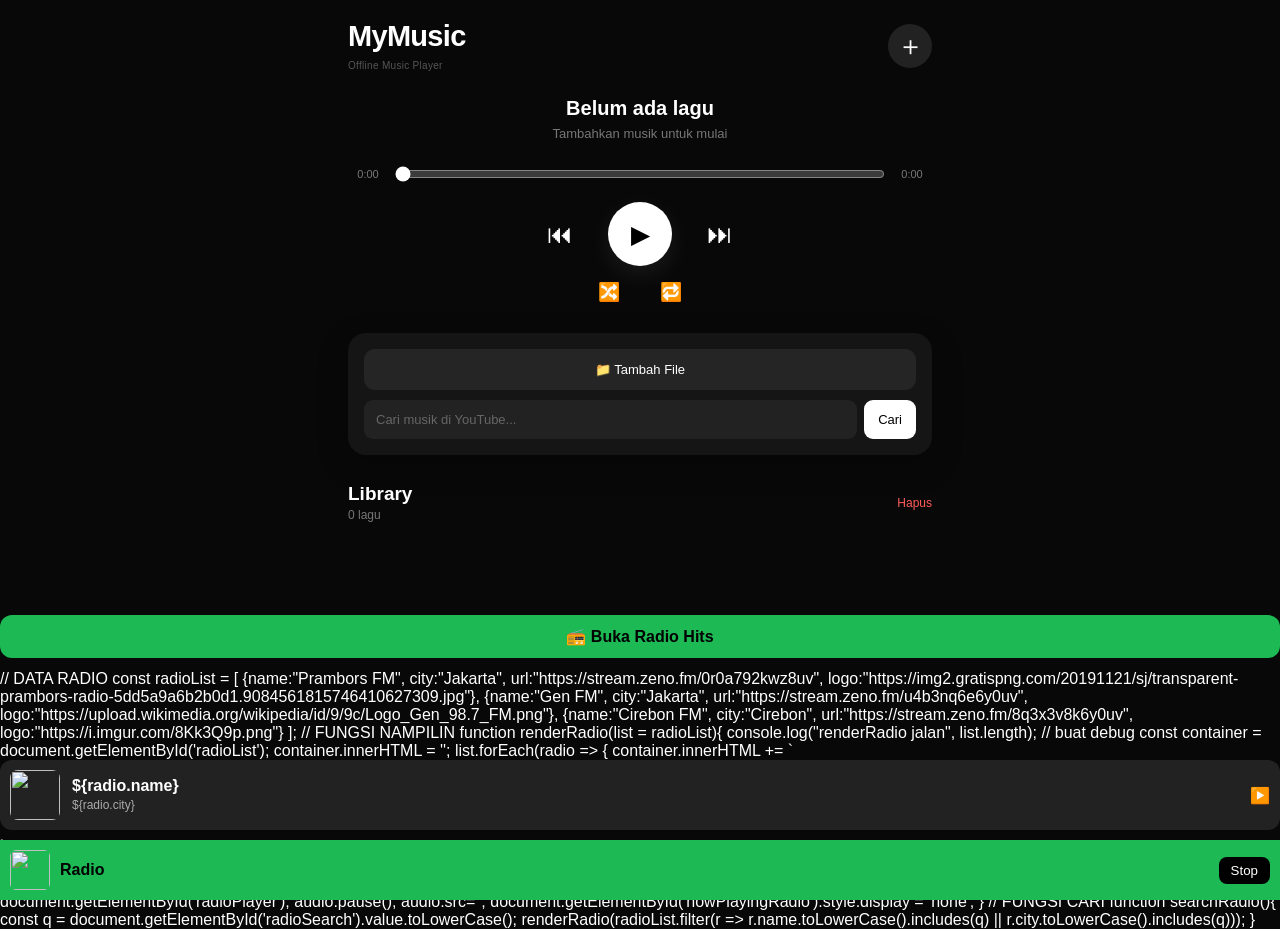
==== index.html @ 1fc5059d "Remove inline script for radio button Removed inline script for opening radio." ====
<!DOCTYPE html>
<html lang="id">
<head>
<meta charset="UTF-8">
<meta name="viewport" content="width=device-width,initial-scale=1,maximum-scale=1">
<meta name="theme-color" content="#080808">
<meta name="apple-mobile-web-app-capable" content="yes">
<meta name="apple-mobile-web-app-status-bar-style" content="black-translucent">
<meta name="apple-mobile-web-app-title" content="MyMusic">
<link rel="manifest" href="manifest.json">
<link rel="apple-touch-icon" href="icon-192.png">
<link rel="stylesheet" href="style.css">
<title>MyMusic</title>
</head>

<body>

<div class="app">

<header>
  <div>
    <h1>MyMusic</h1>
    <p id="status">Offline Music Player</p>
  </div>
  <button id="addBtn">＋</button>
</header>

<section class="player">

  <div class="cover" id="cover">♪</div>

  <h2 id="title">Belum ada lagu</h2>
  <p id="artist">Tambahkan musik untuk mulai</p>

  <div class="progress">
    <span id="cur">0:00</span>
    <input id="bar" type="range" min="0" max="100" value="0">
    <span id="dur">0:00</span>
  </div>

  <div class="controls">
    <button id="prev">⏮</button>
    <button id="play">▶</button>
    <button id="next">⏭</button>
  </div>

  <div class="sub">
    <button id="shuffle">🔀</button>
    <button id="repeat">🔁</button>
  </div>

</section>

<section id="panel">

  <label class="file">
    📁 Tambah File
    <input id="files" type="file"
      accept="audio/*,video/mp4,.mp3,.wav,.m4a,.aac"
      multiple>
  </label>

  <div class="search">
    <input id="query" placeholder="Cari musik di YouTube...">
    <button id="searchBtn">Cari</button>
  </div>

  <div id="results"></div>

</section>

<section class="library">

  <div class="libhead">
    <div>
      <h3>Library</h3>
      <small id="count">0 lagu</small>
    </div>
    <button id="clear">Hapus</button>
  </div>

  <div id="playlist"></div>

</section>

<audio id="audio" playsinline preload="metadata"></audio>
<div id="youtubePlayer"></div>

</div>

<script src="https://www.youtube.com/iframe_api"></script>
<script src="script.js"></script>
    

    <!-- TOMBOL BUKA RADIO -->
<button onclick="document.getElementById('radioBox').style.display='block'; renderRadio()" 
  style="width:100%; padding:12px; margin:12px 0; background:#1DB954; color:#000; border:none; border-radius:12px; font-weight:700; font-size:16px;">
  📻 Buka Radio Hits
</button>

<!-- KOTAK RADIO -->
<div id="radioBox" style="display:none; background:#111; padding:12px; border-radius:16px; margin:12px 0;">
  <input id="radioSearch" oninput="searchRadio()" placeholder="Cari radio..." 
    style="width:100%; padding:10px; border-radius:8px; border:none; margin-bottom:10px; background:#222; color:#fff;">
  <div id="radioList"></div> <!-- INI YANG KURANG TADI -->
  <button onclick="document.getElementById('radioBox').style.display='none'" 
    style="width:100%; margin-top:10px; padding:8px; background:#333; color:#fff; border:none; border-radius:8px;">Tutup</button>
</div>

<!-- BAR NOW PLAYING -->
<div id="nowPlayingRadio" style="display:none; position:fixed; bottom:0; left:0; right:0; background:#1DB954; color:#000; padding:10px; display:flex; align-items:center; gap:10px;">
  <img id="radioLogo" src="" style="width:40px; height:40px; border-radius:6px;">
  <b id="radioName">Radio</b>
  <button onclick="stopRadio()" style="margin-left:auto; background:#000; color:#fff; border:none; padding:6px 12px; border-radius:8px;">Stop</button>
</div>

<!-- AUDIO KHUSUS RADIO -->
<audio id="radioPlayer"></audio>
// DATA RADIO
const radioList = [
  {name:"Prambors FM", city:"Jakarta", url:"https://stream.zeno.fm/0r0a792kwz8uv", logo:"https://img2.gratispng.com/20191121/sj/transparent-prambors-radio-5dd5a9a6b2b0d1.9084561815746410627309.jpg"},
  {name:"Gen FM", city:"Jakarta", url:"https://stream.zeno.fm/u4b3nq6e6y0uv", logo:"https://upload.wikimedia.org/wikipedia/id/9/9c/Logo_Gen_98.7_FM.png"},
  {name:"Cirebon FM", city:"Cirebon", url:"https://stream.zeno.fm/8q3x3v8k6y0uv", logo:"https://i.imgur.com/8Kk3Q9p.png"}
];

// FUNGSI NAMPILIN
function renderRadio(list = radioList){
  console.log("renderRadio jalan", list.length); // buat debug
  const container = document.getElementById('radioList');
  container.innerHTML = '';
  list.forEach(radio => {
    container.innerHTML += `<div onclick="playRadio('${radio.name}', '${radio.url}', '${radio.logo}')" style="display:flex; align-items:center; gap:12px; padding:10px; background:#222; border-radius:12px; cursor:pointer; color:#fff; margin-bottom:8px;">
  <img src="${radio.logo}" style="width:50px; height:50px; border-radius:8px;">
  <div><b>${radio.name}</b><br><small style="color:#aaa;">${radio.city}</small></div>
  <span style="margin-left:auto;">▶️</span>
</div>`;
  });
}

    
// FUNGSI PLAY
function playRadio(name, url, logo){
  const audio = document.getElementById('radioPlayer');
  audio.src = url; 
  audio.play().then(()=>{
    document.getElementById('nowPlayingRadio').style.display = 'flex';
    document.getElementById('radioName').innerText = "🔴 LIVE: " + name;
    document.getElementById('radioLogo').src = logo;
  }).catch(err => alert("Gagal play: " + err));
}

// FUNGSI STOP
function stopRadio(){
  const audio = document.getElementById('radioPlayer');
  audio.pause(); audio.src='';
  document.getElementById('nowPlayingRadio').style.display = 'none';
}

// FUNGSI CARI
function searchRadio(){
  const q = document.getElementById('radioSearch').value.toLowerCase();
  renderRadio(radioList.filter(r => r.name.toLowerCase().includes(q) || r.city.toLowerCase().includes(q)));
}
</script>

  
</body>
</html>
---- style.css ----
/* =========================================================
   MYMUSIC — PREMIUM UI
   Cocok dengan APP.JS Vinyl + Visualizer
========================================================= */

*{
    box-sizing:border-box;
    margin:0;
    padding:0;
    font-family:-apple-system,BlinkMacSystemFont,
    "SF Pro Display",sans-serif;
}

body{
    background:#080808;
    color:#fff;
    min-height:100vh;
}

button{
    border:0;
    background:none;
    color:#fff;
    cursor:pointer;
    -webkit-tap-highlight-color:transparent;
}

button:active{
    transform:scale(.94);
}

.app{
    max-width:620px;
    margin:auto;
    padding:20px 18px 70px;
}


/* =========================================================
   HEADER
========================================================= */

header,
.libhead{
    display:flex;
    justify-content:space-between;
    align-items:center;
}

header{
    margin-bottom:25px;
}

header h1{
    font-size:29px;
    font-weight:700;
    letter-spacing:-.7px;
}

header p,
small{
    color:#777;
    font-size:12px;
}

header button{
    width:44px;
    height:44px;
    border-radius:50%;
    background:#222;
    font-size:27px;
}


/* =========================================================
   PLAYER
========================================================= */

.player{
    text-align:center;
}


/*
   Cover lama disembunyikan.
   Vinyl menjadi artwork utama.
*/

.player > .cover{
    display:none;
}


/* =========================================================
   VINYL WRAPPER
========================================================= */

#vinylWrap{
    position:relative;

    width:100%;

    display:flex;
    justify-content:center;
    align-items:center;

    margin:2px auto 14px;
}


/* =========================================================
   VINYL
========================================================= */

.vinyl{
    position:relative;

    width:min(76vw,310px);
    aspect-ratio:1 / 1;

    border-radius:50%;

    background:
        radial-gradient(
            circle at 50% 50%,
            #050505 0 9%,
            #111 9.5% 10%,
            #050505 10.5% 100%
        );

    box-shadow:
        0 25px 55px rgba(0,0,0,.78),
        0 8px 22px rgba(0,0,0,.5),
        inset 0 0 35px rgba(255,255,255,.025);

    overflow:hidden;

    animation:
        vinylRotate 9s linear infinite;

    animation-play-state:paused;

    transform:translateZ(0);

    will-change:transform;
}

.vinyl.playing{
    animation-play-state:running;
}


@keyframes vinylRotate{

    from{
        transform:rotate(0deg);
    }

    to{
        transform:rotate(360deg);
    }

}


/* =========================================================
   VINYL GROOVES
========================================================= */

.vinyl::before{
    content:"";

    position:absolute;
    inset:2%;

    border-radius:50%;

    background:
        repeating-radial-gradient(
            circle at center,

            rgba(255,255,255,.035) 0px,
            rgba(255,255,255,.035) 1px,

            transparent 2px,
            transparent 5px
        );

    opacity:.8;

    pointer-events:none;

    z-index:2;
}


/* =========================================================
   VINYL LIGHT REFLECTION
========================================================= */

.vinyl::after{
    content:"";

    position:absolute;

    inset:-10%;

    border-radius:50%;

    background:
        conic-gradient(
            from 210deg,

            transparent 0deg,

            rgba(255,255,255,.12) 35deg,

            transparent 65deg,

            transparent 170deg,

            rgba(255,255,255,.035) 220deg,

            transparent 255deg
        );

    mix-blend-mode:screen;

    pointer-events:none;

    z-index:5;
}


/* =========================================================
   ALBUM ART DI TENGAH VINYL
========================================================= */

#vinylCenter{
    position:absolute;

    width:38%;
    aspect-ratio:1 / 1;

    left:50%;
    top:50%;

    transform:translate(-50%,-50%);

    border-radius:50%;

    overflow:hidden;

    background:
        radial-gradient(
            circle,
            #242424 0 8%,
            #111 9% 100%
        );

    border:3px solid #090909;

    box-shadow:
        0 5px 18px rgba(0,0,0,.8),
        inset 0 0 12px rgba(255,255,255,.08);

    display:flex;

    align-items:center;
    justify-content:center;

    color:#666;

    font-size:28px;

    z-index:6;
}


#vinylCenter img{
    width:100%;
    height:100%;

    object-fit:cover;

    display:block;
}


/* =========================================================
   CENTER HOLE
========================================================= */

#vinylCenter::after{
    content:"";

    position:absolute;

    width:8px;
    height:8px;

    left:50%;
    top:50%;

    transform:translate(-50%,-50%);

    border-radius:50%;

    background:#080808;

    border:1px solid rgba(255,255,255,.25);

    box-shadow:
        0 0 4px rgba(0,0,0,.9);

    z-index:10;
}


/* =========================================================
   VISUALIZER
========================================================= */

#viz{
    width:100%;
    height:48px;

    display:block;

    margin:2px auto 18px;

    border-radius:12px;

    background:
        linear-gradient(
            180deg,
            rgba(255,255,255,.025),
            rgba(255,255,255,.01)
        );

    box-shadow:
        inset 0 0 18px rgba(0,0,0,.55);
}


/* =========================================================
   TITLE / ARTIST
========================================================= */

#title{
    font-size:20px;
    font-weight:700;

    line-height:1.25;

    overflow:hidden;
    text-overflow:ellipsis;
    white-space:nowrap;

    padding:0 10px;
}

#artist{
    color:#777;

    margin-top:5px;

    font-size:13px;

    overflow:hidden;
    text-overflow:ellipsis;
    white-space:nowrap;

    padding:0 15px;
}


/* =========================================================
   STATUS
========================================================= */

#status{
    display:block;

    margin-top:7px;

    color:#555;

    font-size:10px;

    letter-spacing:.3px;
}


/* =========================================================
   PROGRESS
========================================================= */

.progress{
    display:grid;

    grid-template-columns:40px 1fr 40px;

    gap:7px;

    align-items:center;

    margin-top:25px;
}

.progress span{
    font-size:11px;
    color:#777;
}

input[type=range]{
    width:100%;

    accent-color:white;

    cursor:pointer;
}


/* =========================================================
   PLAYER CONTROLS
========================================================= */

.controls{
    display:flex;

    justify-content:center;
    align-items:center;

    gap:35px;

    margin-top:20px;
}

.controls button{
    font-size:26px;

    transition:
        transform .15s ease,
        opacity .15s ease;
}

.controls button:active{
    transform:scale(.86);
}

#play{
    width:64px;
    height:64px;

    border-radius:50%;

    background:#fff;

    color:#000;

    font-size:25px;

    box-shadow:
        0 8px 25px rgba(255,255,255,.08);
}


/* =========================================================
   SECONDARY CONTROLS
========================================================= */

.sub{
    display:flex;

    justify-content:center;

    gap:40px;

    margin-top:15px;
}

.sub button{
    color:#777;

    font-size:18px;

    transition:
        color .2s ease,
        transform .15s ease;
}

.sub .on{
    color:#fff;
}


/* =========================================================
   ADD / SEARCH PANEL
========================================================= */

#panel{
    margin-top:30px;

    padding:16px;

    background:#151515;

    border-radius:18px;

    box-shadow:
        0 10px 30px rgba(0,0,0,.25);
}


/* =========================================================
   FILE BUTTON
========================================================= */

.file{
    display:block;

    text-align:center;

    background:#252525;

    padding:13px;

    border-radius:11px;

    cursor:pointer;

    font-size:13px;

    transition:
        background .2s ease,
        transform .15s ease;
}

.file:active{
    transform:scale(.98);
}

.file input{
    display:none;
}


/* =========================================================
   SEARCH
========================================================= */

.search{
    display:flex;

    gap:7px;

    margin-top:10px;
}

.search input{
    flex:1;

    min-width:0;

    background:#222;

    color:#fff;

    border:0;

    outline:0;

    padding:12px;

    border-radius:9px;

    font-size:13px;
}

.search input::placeholder{
    color:#666;
}

.search button{
    background:#fff;

    color:#000;

    padding:0 14px;

    border-radius:9px;

    font-size:13px;
}


/* =========================================================
   YOUTUBE RESULTS
========================================================= */

.result-head{
    display:flex;

    justify-content:space-between;

    align-items:center;

    padding:8px 0 12px;

    color:#aaa;

    font-size:13px;
}

.result-head button{
    width:30px;
    height:30px;

    border-radius:50%;

    background:#252525;

    color:#aaa;

    font-size:14px;
}

.result-head button:active{
    transform:scale(.9);
}


.result{
    display:flex;

    gap:10px;

    padding:10px 0;

    border-bottom:1px solid #292929;
}

.result img{
    width:110px;
    height:62px;

    object-fit:cover;

    border-radius:7px;

    flex-shrink:0;
}

.ri{
    min-width:0;

    flex:1;
}

.ri b{
    font-size:13px;

    display:block;

    overflow:hidden;

    text-overflow:ellipsis;

    white-space:nowrap;
}

.ri small{
    display:block;

    margin-top:4px;

    overflow:hidden;

    text-overflow:ellipsis;

    white-space:nowrap;
}

.ri button{
    background:#252525;

    padding:5px 8px;

    border-radius:7px;

    font-size:10px;

    margin-top:6px;
}

.ri .p{
    background:#fff;

    color:#000;
}


/* =========================================================
   LIBRARY
========================================================= */

.library{
    margin-top:28px;
}

.libhead{
    margin-bottom:10px;
}

.libhead h3{
    font-size:19px;
}

#clear{
    color:#ff5b5b;

    font-size:12px;
}


/* =========================================================
   SONG ITEM
========================================================= */

.song{
    display:flex;

    align-items:center;

    gap:10px;

    padding:10px 4px;

    border-bottom:1px solid #1c1c1c;

    transition:
        background .2s ease;
}

.song.current{
    background:#171717;

    border-radius:9px;
}


/* =========================================================
   SONG THUMBNAIL
========================================================= */

.sc{
    width:50px;
    height:50px;

    flex-shrink:0;

    border-radius:10px;

    background:#222;

    display:flex;

    align-items:center;
    justify-content:center;

    overflow:hidden;

    font-size:22px;

    color:#777;
}

.sc img{
    width:100%;
    height:100%;

    object-fit:cover;
}


/* =========================================================
   SONG INFO
========================================================= */

.si{
    flex:1;

    min-width:0;
}

.si b{
    display:block;

    font-size:14px;

    white-space:nowrap;

    overflow:hidden;

    text-overflow:ellipsis;
}

.si small{
    display:block;

    margin-top:4px;

    white-space:nowrap;

    overflow:hidden;

    text-overflow:ellipsis;
}


/* =========================================================
   DELETE
========================================================= */

.del{
    width:35px;
    height:35px;

    flex-shrink:0;

    border-radius:50%;

    background:#202020;

    color:#ff5b5b;

    font-size:17px;
}


/* =========================================================
   EMPTY
========================================================= */

.empty{
    text-align:center;

    color:#555;

    padding:30px 10px;

    font-size:13px;
}


/* =========================================================
   YOUTUBE HIDDEN PLAYER
========================================================= */

#youtubePlayer{
    position:fixed;

    left:-1000px;
    top:-1000px;

    width:1px;
    height:1px;

    opacity:0;

    pointer-events:none;
}


/* =========================================================
   PANEL OPEN
========================================================= */

#panel{
    overflow:hidden;
}


/* =========================================================
   MOBILE
========================================================= */

@media(max-width:500px){

    .app{
        padding:16px 15px 60px;
    }


    header{
        margin-bottom:20px;
    }


    header h1{
        font-size:27px;
    }


    .vinyl{
        width:72vw;
        max-width:280px;
    }


    #viz{
        height:44px;

        margin-bottom:16px;
    }


    #title{
        font-size:18px;
    }


    .controls{
        gap:30px;
    }


    #play{
        width:62px;
        height:62px;
    }


    .result img{
        width:100px;
        height:57px;
    }

}


/* =========================================================
   VERY SMALL SCREEN
========================================================= */

@media(max-width:360px){

    .vinyl{
        width:68vw;
    }


    #viz{
        height:40px;
    }


    .controls{
        gap:24px;
    }


    .controls button{
        font-size:23px;
    }

}


/* =========================================================
   REDUCED MOTION
========================================================= */

@media(prefers-reduced-motion:reduce){

    .vinyl{
        animation:none;
    }

}
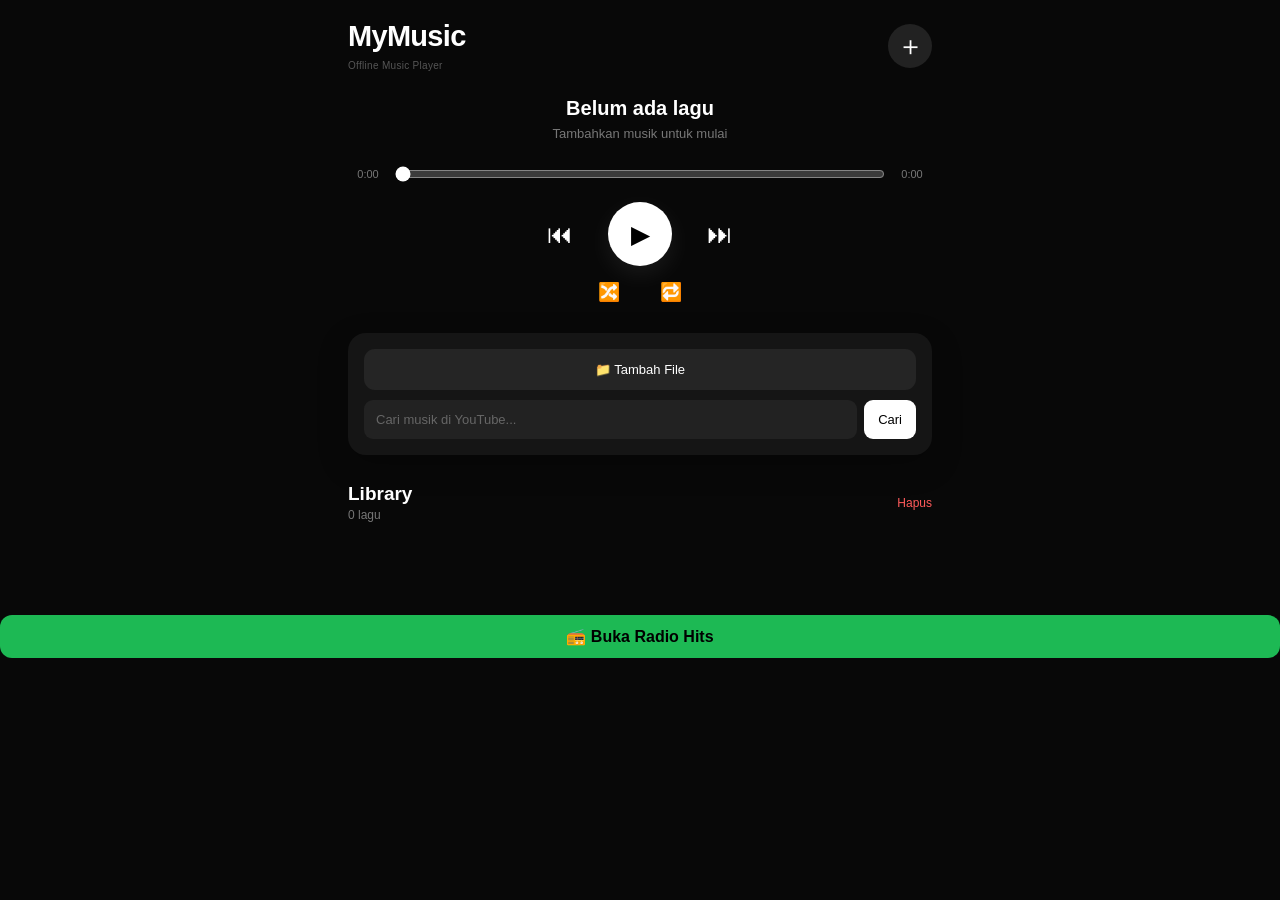
==== commit f9317177: "Refactor radio button and display elements" ====
--- a/index.html
+++ b/index.html
@@ -90,9 +90,8 @@
 
 <script src="https://www.youtube.com/iframe_api"></script>
 <script src="script.js"></script>
-    
 
-    <!-- TOMBOL BUKA RADIO -->
+<!-- TOMBOL BUKA RADIO -->
 <button onclick="document.getElementById('radioBox').style.display='block'; renderRadio()" 
   style="width:100%; padding:12px; margin:12px 0; background:#1DB954; color:#000; border:none; border-radius:12px; font-weight:700; font-size:16px;">
   📻 Buka Radio Hits
@@ -102,20 +101,22 @@
 <div id="radioBox" style="display:none; background:#111; padding:12px; border-radius:16px; margin:12px 0;">
   <input id="radioSearch" oninput="searchRadio()" placeholder="Cari radio..." 
     style="width:100%; padding:10px; border-radius:8px; border:none; margin-bottom:10px; background:#222; color:#fff;">
-  <div id="radioList"></div> <!-- INI YANG KURANG TADI -->
+  <div id="radioList"></div>
   <button onclick="document.getElementById('radioBox').style.display='none'" 
     style="width:100%; margin-top:10px; padding:8px; background:#333; color:#fff; border:none; border-radius:8px;">Tutup</button>
 </div>
 
 <!-- BAR NOW PLAYING -->
-<div id="nowPlayingRadio" style="display:none; position:fixed; bottom:0; left:0; right:0; background:#1DB954; color:#000; padding:10px; display:flex; align-items:center; gap:10px;">
+<div id="nowPlayingRadio" style="display:none; position:fixed; bottom:0; left:0; right:0; background:#1DB954; color:#000; padding:10px; align-items:center; gap:10px;">
   <img id="radioLogo" src="" style="width:40px; height:40px; border-radius:6px;">
   <b id="radioName">Radio</b>
   <button onclick="stopRadio()" style="margin-left:auto; background:#000; color:#fff; border:none; padding:6px 12px; border-radius:8px;">Stop</button>
 </div>
 
-<!-- AUDIO KHUSUS RADIO -->
+<!-- AUDIO KHUS RADIO -->
 <audio id="radioPlayer"></audio>
+
+<script>
 // DATA RADIO
 const radioList = [
   {name:"Prambors FM", city:"Jakarta", url:"https://stream.zeno.fm/0r0a792kwz8uv", logo:"https://img2.gratispng.com/20191121/sj/transparent-prambors-radio-5dd5a9a6b2b0d1.9084561815746410627309.jpg"},
@@ -125,19 +126,17 @@
 
 // FUNGSI NAMPILIN
 function renderRadio(list = radioList){
-  console.log("renderRadio jalan", list.length); // buat debug
   const container = document.getElementById('radioList');
   container.innerHTML = '';
   list.forEach(radio => {
     container.innerHTML += `<div onclick="playRadio('${radio.name}', '${radio.url}', '${radio.logo}')" style="display:flex; align-items:center; gap:12px; padding:10px; background:#222; border-radius:12px; cursor:pointer; color:#fff; margin-bottom:8px;">
-  <img src="${radio.logo}" style="width:50px; height:50px; border-radius:8px;">
-  <div><b>${radio.name}</b><br><small style="color:#aaa;">${radio.city}</small></div>
-  <span style="margin-left:auto;">▶️</span>
-</div>`;
+      <img src="${radio.logo}" style="width:50px; height:50px; border-radius:8px;">
+      <div><b>${radio.name}</b><br><small style="color:#aaa;">${radio.city}</small></div>
+      <span style="margin-left:auto;">▶️</span>
+    </div>`;
   });
 }
 
-    
 // FUNGSI PLAY
 function playRadio(name, url, logo){
   const audio = document.getElementById('radioPlayer');
@@ -162,7 +161,6 @@
   renderRadio(radioList.filter(r => r.name.toLowerCase().includes(q) || r.city.toLowerCase().includes(q)));
 }
 </script>
-
   
 </body>
 </html>
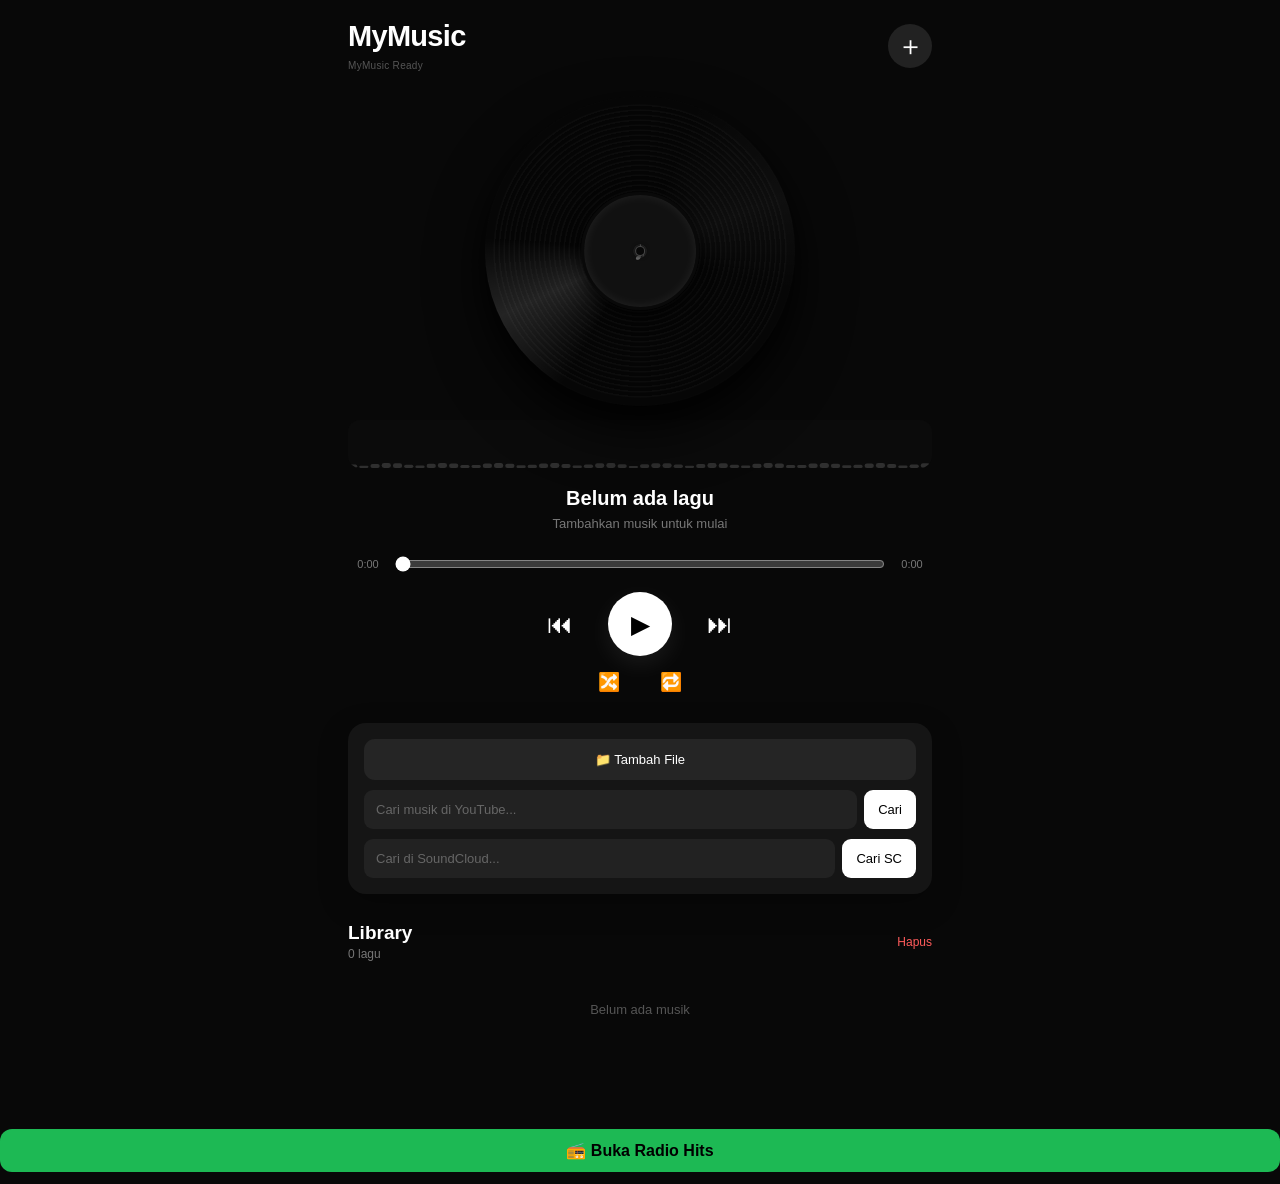
==== commit e06951f4: "Add SoundCloud search bar to index.html Added a search bar for SoundCloud functionality." ====
--- a/index.html
+++ b/index.html
@@ -67,6 +67,15 @@
 
   <div id="results"></div>
 
+
+ <!-- BAR CARI SOUNDCLOUD -->
+    <div class="search">
+        <input id="searchSCInput" placeholder="Cari di SoundCloud...">
+        <button id="searchSCBtn">Cari SC</button>
+    </div>
+
+ </section>
+  
 </section>
 
 <section class="library">
@@ -91,76 +100,24 @@
 <script src="https://www.youtube.com/iframe_api"></script>
 <script src="script.js"></script>
 
-<!-- TOMBOL BUKA RADIO -->
-<button onclick="document.getElementById('radioBox').style.display='block'; renderRadio()" 
-  style="width:100%; padding:12px; margin:12px 0; background:#1DB954; color:#000; border:none; border-radius:12px; font-weight:700; font-size:16px;">
+<!-- RADIO PAKAI IFRAME - 100% TERPISAH -->
+<button id="btnBukaRadio" style="width:100%; padding:12px; margin:12px 0; background:#1DB954; color:#000; border:none; border-radius:12px; font-weight:700; font-size:16px;">
   📻 Buka Radio Hits
 </button>
 
-<!-- KOTAK RADIO -->
-<div id="radioBox" style="display:none; background:#111; padding:12px; border-radius:16px; margin:12px 0;">
-  <input id="radioSearch" oninput="searchRadio()" placeholder="Cari radio..." 
-    style="width:100%; padding:10px; border-radius:8px; border:none; margin-bottom:10px; background:#222; color:#fff;">
-  <div id="radioList"></div>
-  <button onclick="document.getElementById('radioBox').style.display='none'" 
-    style="width:100%; margin-top:10px; padding:8px; background:#333; color:#fff; border:none; border-radius:8px;">Tutup</button>
+<div id="boxRadioAjg" style="display:none; background:#111; padding:12px; border-radius:16px; margin:12px 0;">
+  <iframe src="https://onlineradiobox.com/id/" width="100%" height="420" frameborder="0" allow="autoplay" style="border-radius:12px;"></iframe>
+  <button id="btnTutupRadio" style="width:100%; margin-top:10px; padding:8px; background:#333; color:#fff; border:none; border-radius:8px;">Tutup</button>
 </div>
 
-<!-- BAR NOW PLAYING -->
-<div id="nowPlayingRadio" style="display:none; position:fixed; bottom:0; left:0; right:0; background:#1DB954; color:#000; padding:10px; align-items:center; gap:10px;">
-  <img id="radioLogo" src="" style="width:40px; height:40px; border-radius:6px;">
-  <b id="radioName">Radio</b>
-  <button onclick="stopRadio()" style="margin-left:auto; background:#000; color:#fff; border:none; padding:6px 12px; border-radius:8px;">Stop</button>
-</div>
-
-<!-- AUDIO KHUS RADIO -->
-<audio id="radioPlayer"></audio>
-
 <script>
-// DATA RADIO
-const radioList = [
-  {name:"Prambors FM", city:"Jakarta", url:"https://stream.zeno.fm/0r0a792kwz8uv", logo:"https://img2.gratispng.com/20191121/sj/transparent-prambors-radio-5dd5a9a6b2b0d1.9084561815746410627309.jpg"},
-  {name:"Gen FM", city:"Jakarta", url:"https://stream.zeno.fm/u4b3nq6e6y0uv", logo:"https://upload.wikimedia.org/wikipedia/id/9/9c/Logo_Gen_98.7_FM.png"},
-  {name:"Cirebon FM", city:"Cirebon", url:"https://stream.zeno.fm/8q3x3v8k6y0uv", logo:"https://i.imgur.com/8Kk3Q9p.png"}
-];
-
-// FUNGSI NAMPILIN
-function renderRadio(list = radioList){
-  const container = document.getElementById('radioList');
-  container.innerHTML = '';
-  list.forEach(radio => {
-    container.innerHTML += `<div onclick="playRadio('${radio.name}', '${radio.url}', '${radio.logo}')" style="display:flex; align-items:center; gap:12px; padding:10px; background:#222; border-radius:12px; cursor:pointer; color:#fff; margin-bottom:8px;">
-      <img src="${radio.logo}" style="width:50px; height:50px; border-radius:8px;">
-      <div><b>${radio.name}</b><br><small style="color:#aaa;">${radio.city}</small></div>
-      <span style="margin-left:auto;">▶️</span>
-    </div>`;
-  });
+// JS RADIO DIPISAH BIAR GA BANTAI script.js
+document.getElementById('btnBukaRadio').onclick = function(){
+  document.getElementById('boxRadioAjg').style.display = 'block';
 }
-
-// FUNGSI PLAY
-function playRadio(name, url, logo){
-  const audio = document.getElementById('radioPlayer');
-  audio.src = url; 
-  audio.play().then(()=>{
-    document.getElementById('nowPlayingRadio').style.display = 'flex';
-    document.getElementById('radioName').innerText = "🔴 LIVE: " + name;
-    document.getElementById('radioLogo').src = logo;
-  }).catch(err => alert("Gagal play: " + err));
-}
-
-// FUNGSI STOP
-function stopRadio(){
-  const audio = document.getElementById('radioPlayer');
-  audio.pause(); audio.src='';
-  document.getElementById('nowPlayingRadio').style.display = 'none';
-}
-
-// FUNGSI CARI
-function searchRadio(){
-  const q = document.getElementById('radioSearch').value.toLowerCase();
-  renderRadio(radioList.filter(r => r.name.toLowerCase().includes(q) || r.city.toLowerCase().includes(q)));
+document.getElementById('btnTutupRadio').onclick = function(){
+  document.getElementById('boxRadioAjg').style.display = 'none';
 }
 </script>
-  
 </body>
 </html>
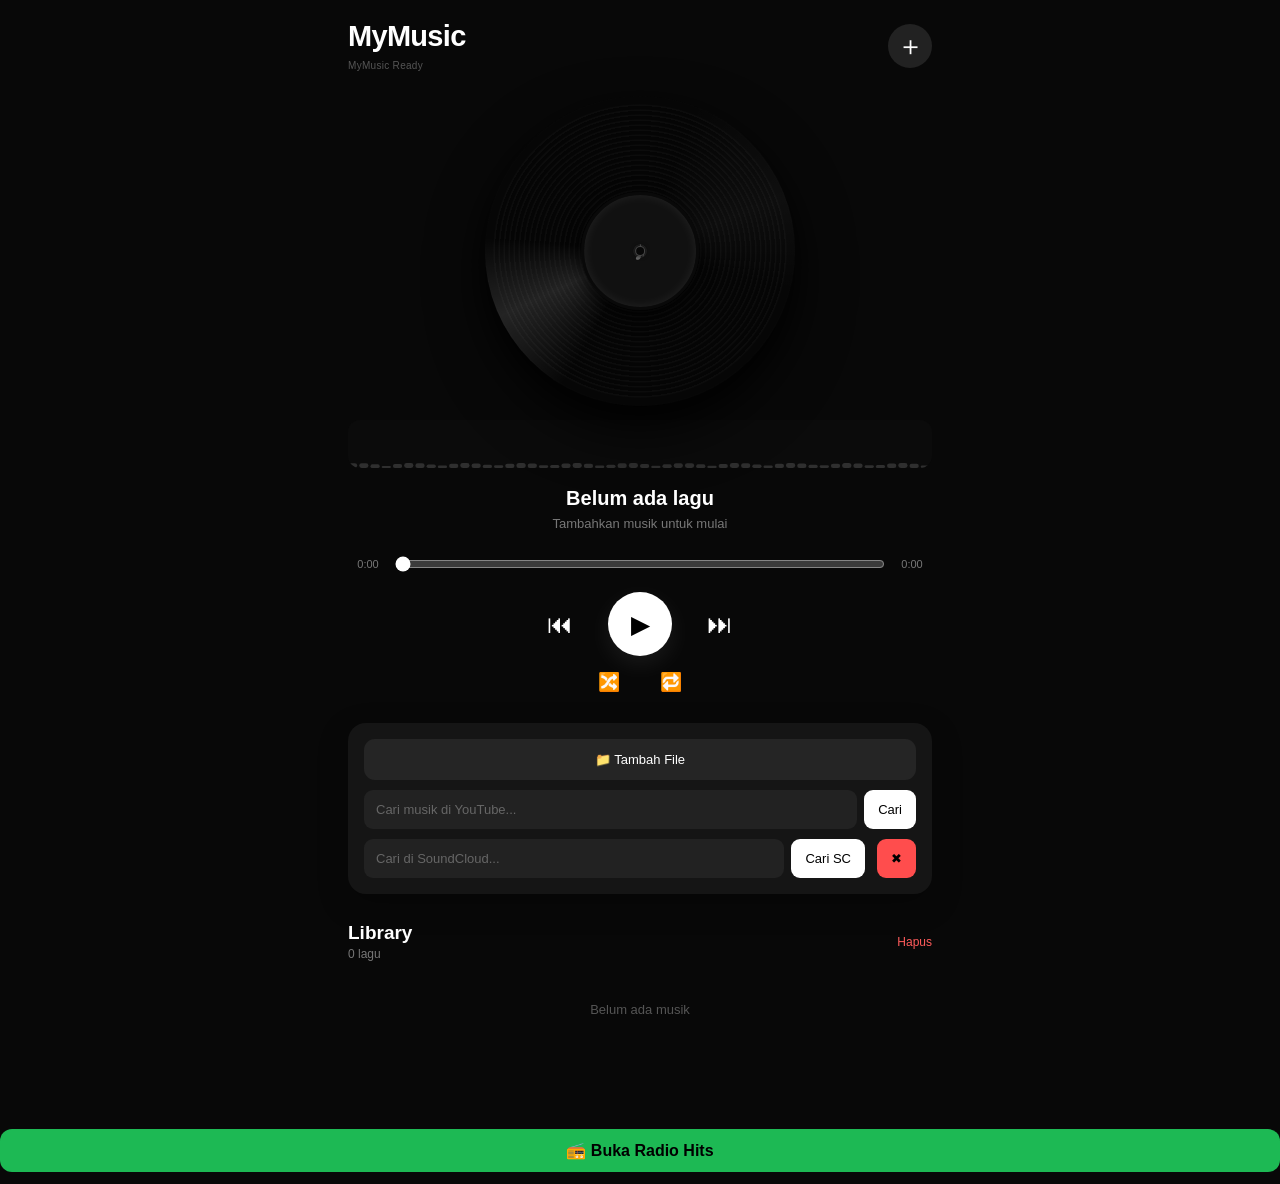
==== commit ee7790af: "Update SoundCloud search bar with close button Removed old SoundCloud search bar and added close but" ====
--- a/index.html
+++ b/index.html
@@ -68,13 +68,12 @@
   <div id="results"></div>
 
 
- <!-- BAR CARI SOUNDCLOUD -->
-    <div class="search">
+  <!-- BAR CARI SOUNDCLOUD + TOMBOL TUTUP -->
+    <div class="search" id="boxSC">
         <input id="searchSCInput" placeholder="Cari di SoundCloud...">
         <button id="searchSCBtn">Cari SC</button>
+        <button id="btnTutupSC" style="margin-left:5px; background:#ff4d4d;">✖</button>
     </div>
-
- </section>
   
 </section>
 
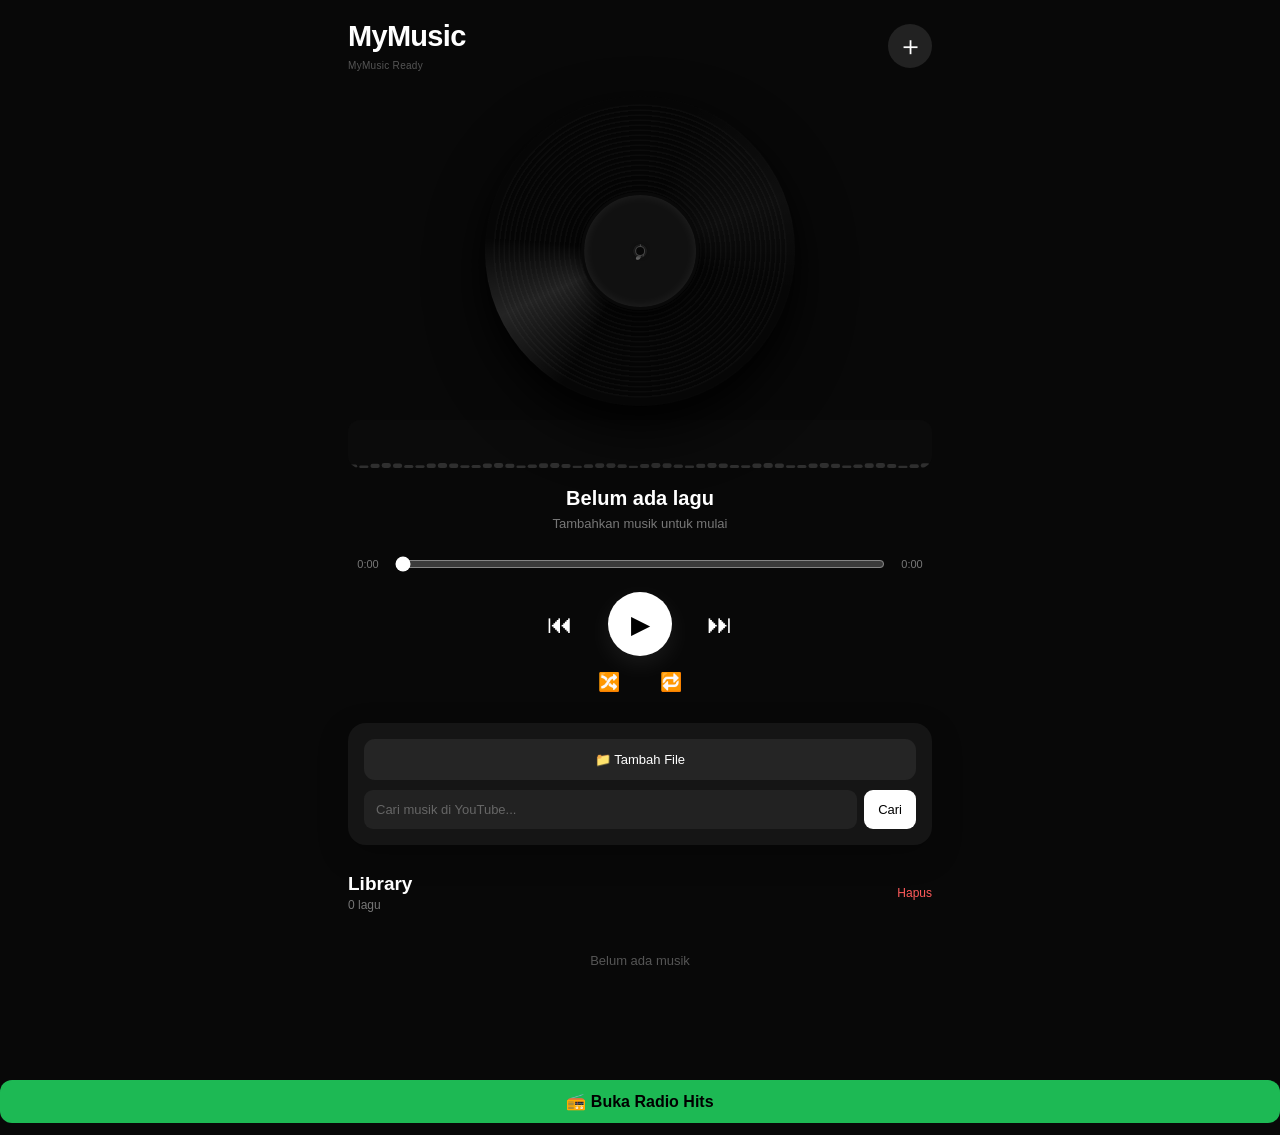
==== commit b1a545f7: "Remove SoundCloud search box from index.html Removed SoundCloud search section from the HTML." ====
--- a/index.html
+++ b/index.html
@@ -67,14 +67,6 @@
 
   <div id="results"></div>
 
-
-  <!-- BAR CARI SOUNDCLOUD + TOMBOL TUTUP -->
-    <div class="search" id="boxSC">
-        <input id="searchSCInput" placeholder="Cari di SoundCloud...">
-        <button id="searchSCBtn">Cari SC</button>
-        <button id="btnTutupSC" style="margin-left:5px; background:#ff4d4d;">✖</button>
-    </div>
-  
 </section>
 
 <section class="library">
